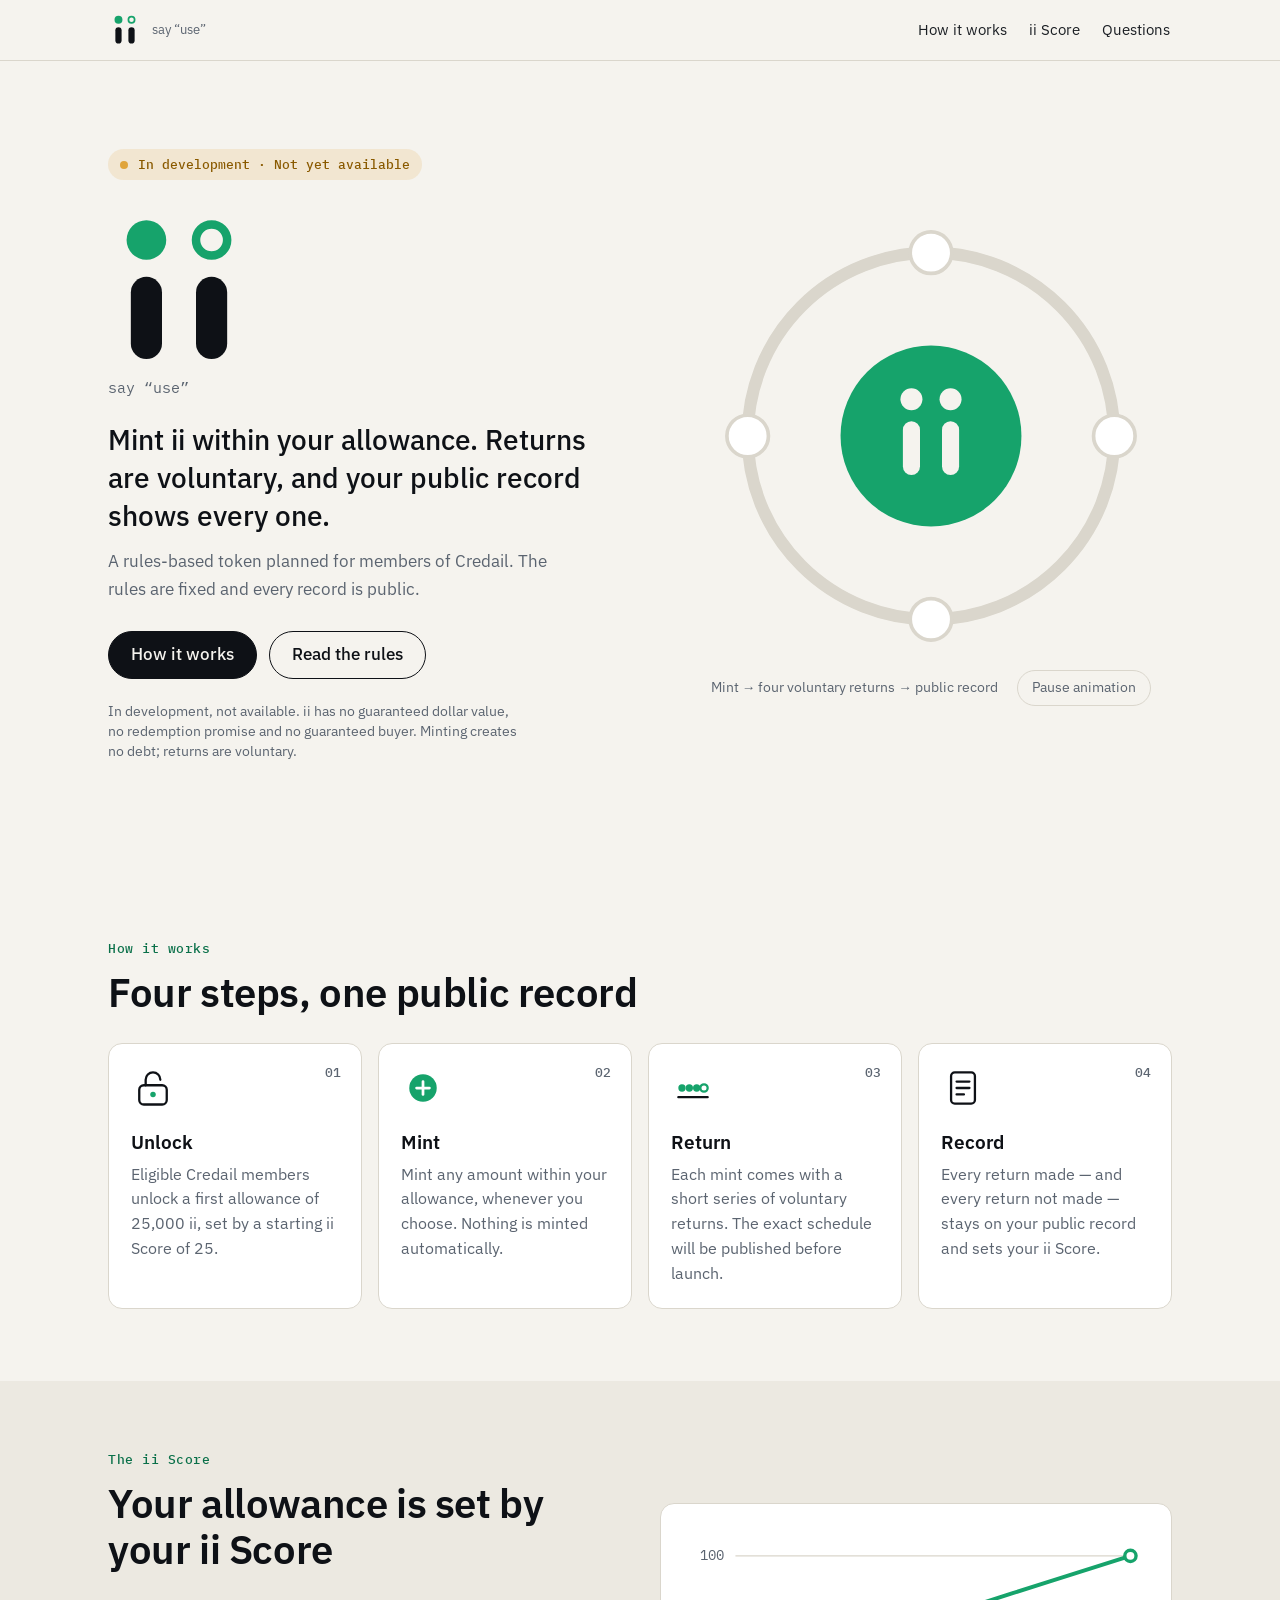
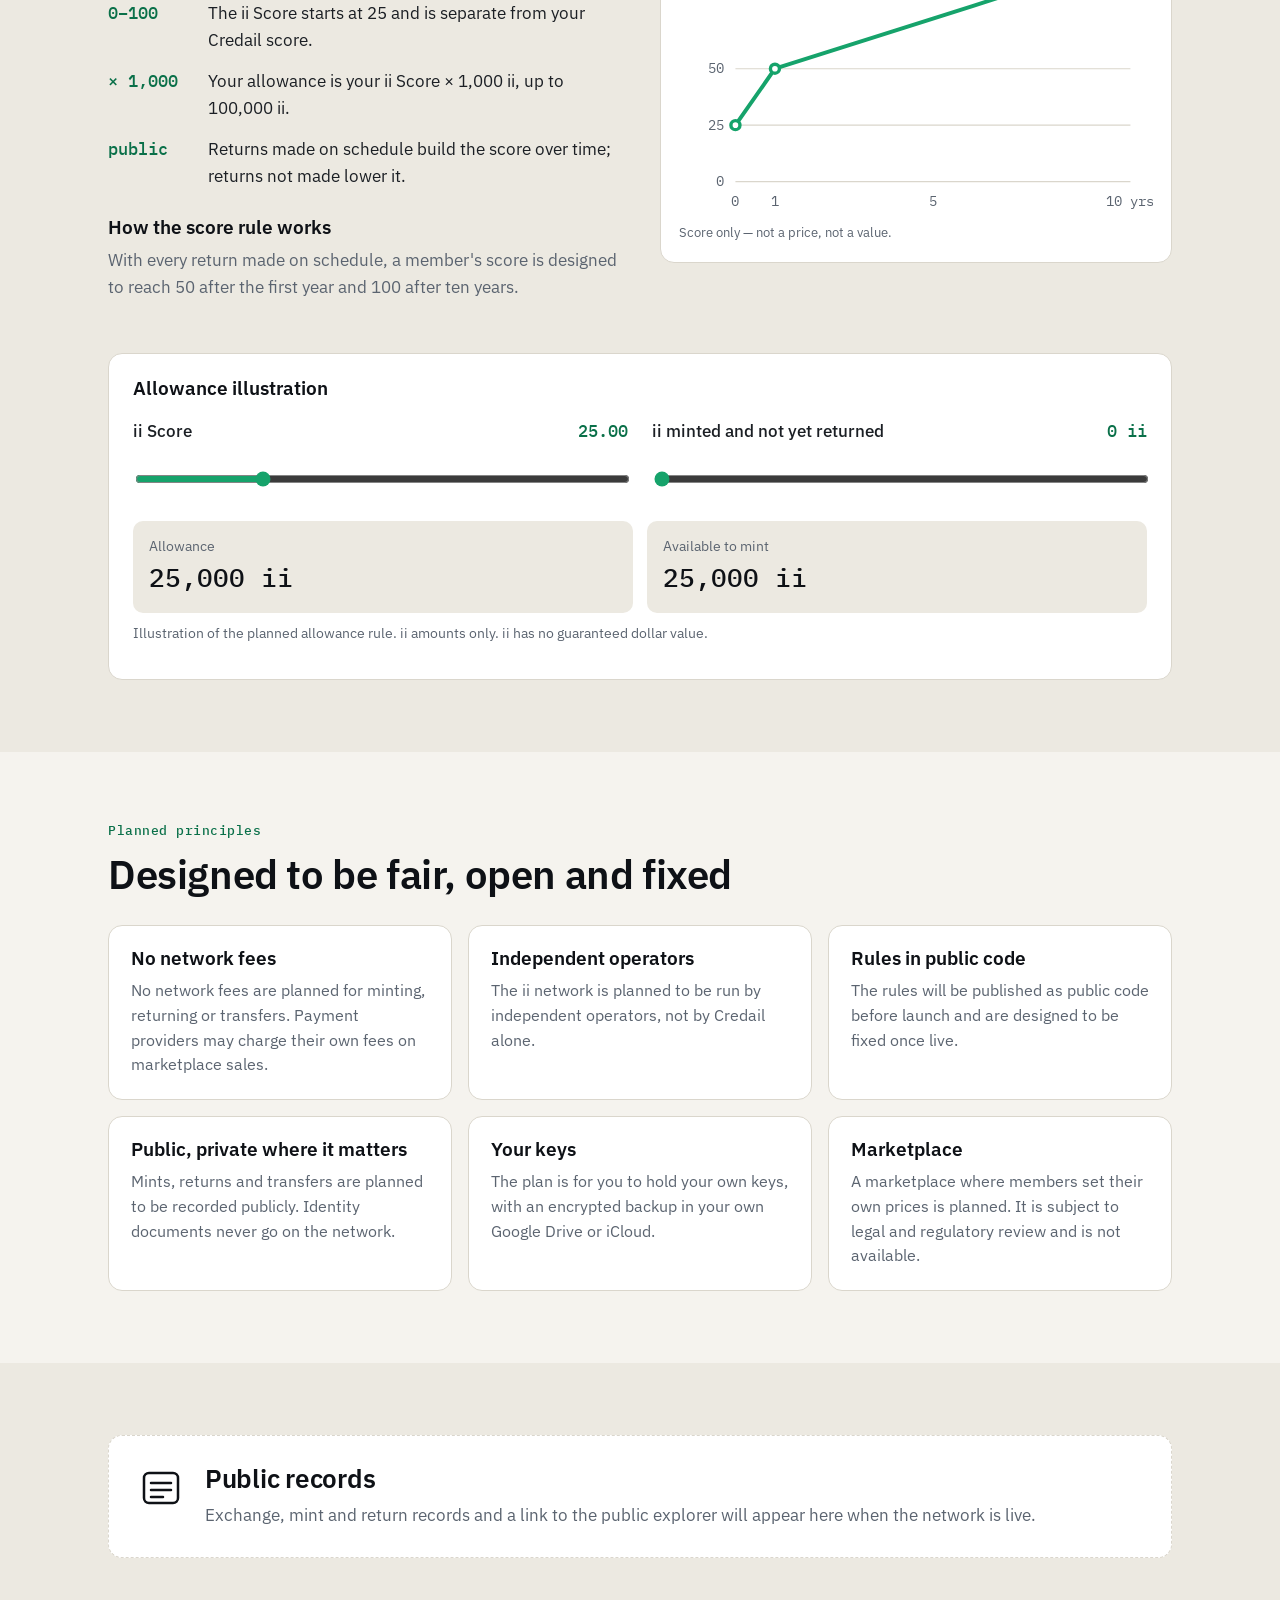
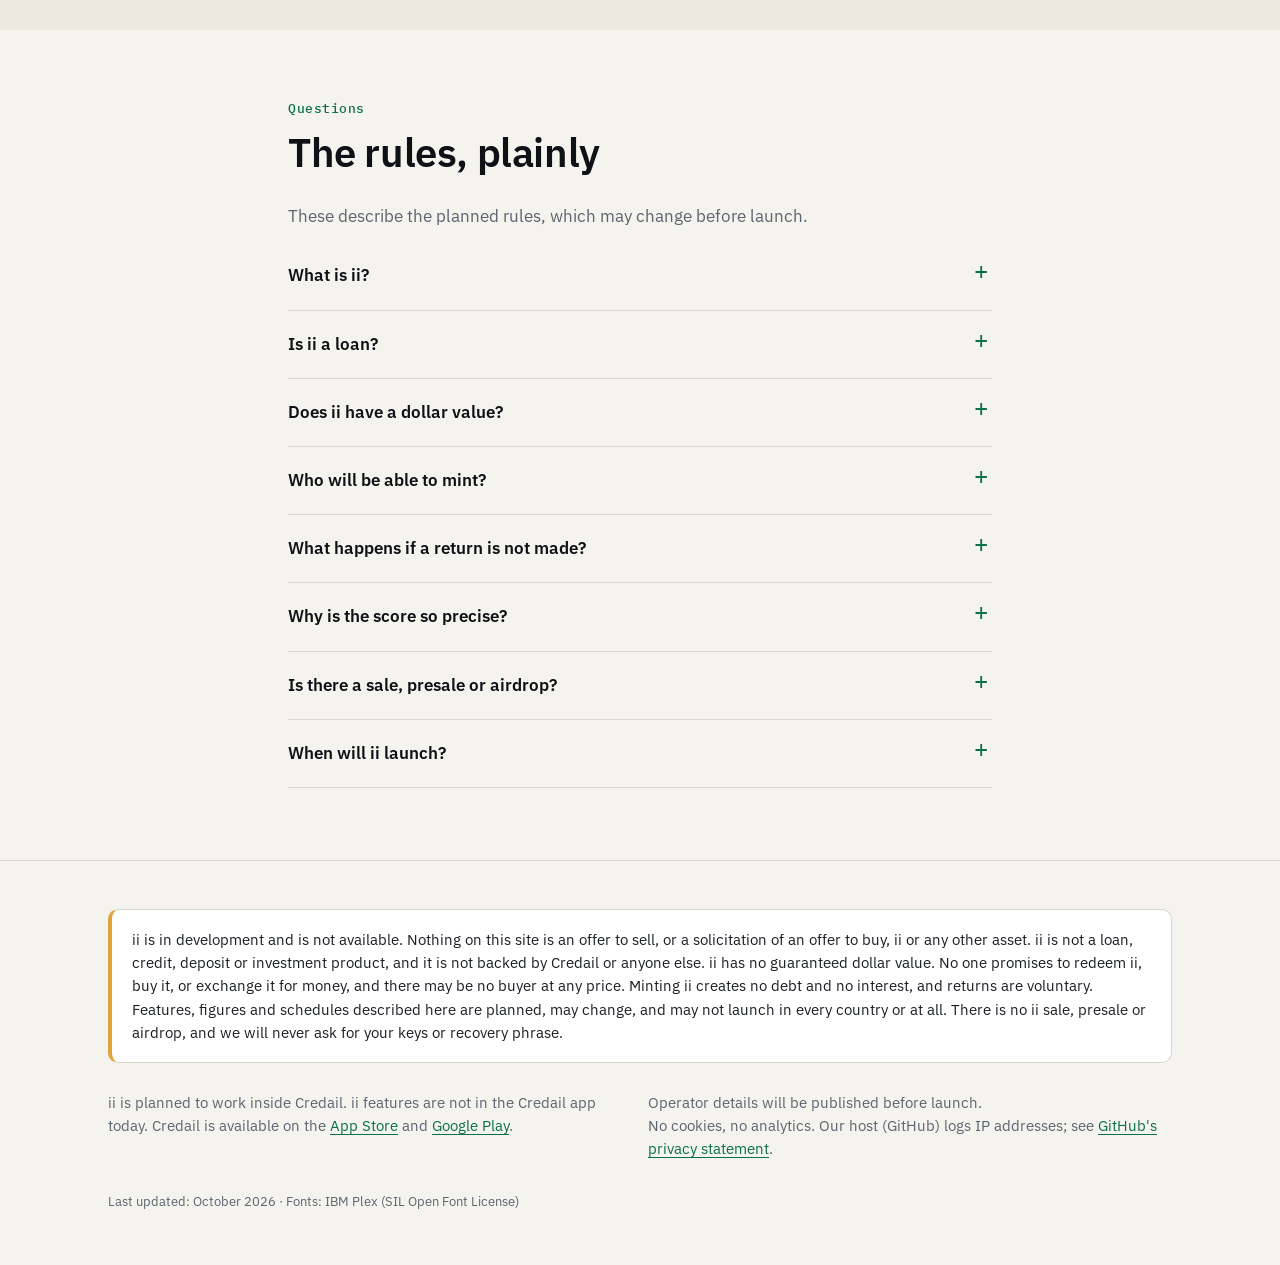
==== index.html @ ae28690e "ii pre-launch website — preview (noindex) Static, self-hosted fonts (IBM Plex, OFL), strict CSP, no " ====
<!doctype html>
<html lang="en">
<head>
<meta charset="utf-8">
<meta name="viewport" content="width=device-width, initial-scale=1">
<meta http-equiv="Content-Security-Policy" content="default-src 'none'; script-src 'self'; style-src 'self'; img-src 'self' data:; font-src 'self'; connect-src 'none'; base-uri 'self'; form-action 'none'; object-src 'none'; upgrade-insecure-requests">
<meta name="referrer" content="strict-origin-when-cross-origin">
<meta name="robots" content="noindex,nofollow">
<title>ii — a rules-based token planned for Credail members</title>
<meta name="description" content="ii (say “use”) is a rules-based token in development for members of Credail. Mint within your allowance; returns are voluntary; every record is public. Not available yet.">
<link rel="canonical" href="https://ii.money/">
<meta property="og:type" content="website">
<meta property="og:url" content="https://abdulqadir0731.github.io/ii-website/"><!-- GO-LIVE: https://ii.money/ -->
<meta property="og:title" content="ii · In development">
<meta property="og:description" content="A rules-based token planned for members of Credail. Not available yet.">
<meta property="og:image" content="https://abdulqadir0731.github.io/ii-website/assets/img/og.png"><!-- GO-LIVE: https://ii.money/assets/img/og.png -->
<meta name="twitter:card" content="summary_large_image">
<meta name="theme-color" content="#F5F3EE" media="(prefers-color-scheme: light)">
<meta name="theme-color" content="#0E1116" media="(prefers-color-scheme: dark)">
<link rel="icon" href="favicon.svg" type="image/svg+xml">
<link rel="icon" href="favicon-32.png" sizes="32x32" type="image/png">
<link rel="apple-touch-icon" href="apple-touch-icon.png">
<link rel="preload" href="assets/fonts/ibm-plex-sans-latin-400-normal.woff2" as="font" type="font/woff2" crossorigin>
<link rel="stylesheet" href="assets/css/site.css">
<script src="assets/js/site.js" defer></script>
</head>
<body>
<a class="skip" href="#main">Skip to content</a>

<header class="top">
  <div class="wrap top-in">
    <a class="brand" href="#top" aria-label="ii home">
      <svg class="brand-mark" viewBox="0 0 120 120" aria-hidden="true"><rect x="26" y="50" width="22" height="58" rx="11" class="ink"/><rect x="72" y="50" width="22" height="58" rx="11" class="ink"/><circle cx="37" cy="24" r="14" class="coin"/><circle cx="83" cy="24" r="11" class="ring"/></svg>
      <span class="brand-say">say “use”</span>
    </a>
    <nav aria-label="Sections">
      <a href="#how">How it works</a>
      <a href="#score">ii Score</a>
      <a href="#faq">Questions</a>
    </nav>
  </div>
</header>

<main id="main">
<section class="hero" id="top">
  <div class="wrap hero-in">
    <div class="hero-copy">
      <p class="eyebrow"><span class="dot" aria-hidden="true"></span>In development · Not yet available</p>
      <h1 class="hero-title"><span class="sr">ii</span>
        <svg class="hero-mark" viewBox="0 0 120 120" aria-hidden="true"><rect x="26" y="50" width="22" height="58" rx="11" class="ink"/><rect x="72" y="50" width="22" height="58" rx="11" class="ink"/><circle cx="37" cy="24" r="14" class="coin"/><circle cx="83" cy="24" r="11" class="ring"/></svg>
      </h1>
      <p class="say">say “use”</p>
      <p class="lead">Mint ii within your allowance. Returns are voluntary, and your public record shows every one.</p>
      <p class="sublead">A rules-based token planned for members of Credail. The rules are fixed and every record is public.</p>
      <div class="ctas">
        <a class="btn primary" href="#how">How it works</a>
        <a class="btn" href="#faq">Read the rules</a>
      </div>
      <p class="fine">In development, not available. ii has no guaranteed dollar value, no redemption promise and no guaranteed buyer. Minting creates no debt; returns are voluntary.</p>
    </div>

    <figure class="hero-art">
      <svg id="cycle" class="cycle" viewBox="0 0 360 360" role="img" aria-labelledby="cycle-t">
        <title id="cycle-t">A minted coin, then four voluntary returns recorded one by one, filling the public record.</title>
        <circle cx="180" cy="180" r="150" class="track"/>
        <circle cx="180" cy="180" r="150" class="progress" pathLength="100"/>
        <g class="ticks">
          <g class="tick t1"><circle cx="180" cy="30" r="17"/><path d="M172 30l6 6 11-12"/></g>
          <g class="tick t2"><circle cx="330" cy="180" r="17"/><path d="M322 180l6 6 11-12"/></g>
          <g class="tick t3"><circle cx="180" cy="330" r="17"/><path d="M172 330l6 6 11-12"/></g>
          <g class="tick t4"><circle cx="30" cy="180" r="17"/><path d="M22 180l6 6 11-12"/></g>
        </g>
        <g class="core">
          <circle cx="180" cy="180" r="74" class="coin-big"/>
          <rect x="157" y="168" width="14" height="44" rx="7" class="core-ink"/>
          <rect x="189" y="168" width="14" height="44" rx="7" class="core-ink"/>
          <circle cx="164" cy="150" r="9" class="core-ink"/>
          <circle cx="196" cy="150" r="9" class="core-ink"/>
        </g>
      </svg>
      <figcaption>
        <span>Mint → four voluntary returns → public record</span>
        <button type="button" class="pause" id="pause" aria-pressed="false">Pause animation</button>
      </figcaption>
    </figure>
  </div>
</section>

<section class="band" id="how" aria-labelledby="how-h">
  <div class="wrap">
    <p class="kicker">How it works</p>
    <h2 id="how-h">Four steps, one public record</h2>
    <ol class="steps">
      <li>
        <svg viewBox="0 0 48 48" aria-hidden="true"><rect x="9" y="21" width="30" height="21" rx="5" class="i-line"/><path d="M16 21v-6a8 8 0 0 1 16 0" class="i-line"/><circle cx="24" cy="31" r="3" class="i-fill"/></svg>
        <h3>Unlock</h3>
        <p>Eligible Credail members unlock a first allowance of 25,000 ii, set by a starting ii Score of 25.</p>
      </li>
      <li>
        <svg viewBox="0 0 48 48" aria-hidden="true"><circle cx="24" cy="24" r="15" class="i-fill"/><path d="M24 17v14M17 24h14" class="i-paper"/></svg>
        <h3>Mint</h3>
        <p>Mint any amount within your allowance, whenever you choose. Nothing is minted automatically.</p>
      </li>
      <li>
        <svg viewBox="0 0 48 48" aria-hidden="true"><path d="M8 34h32" class="i-line"/><circle cx="12" cy="24" r="4" class="i-fill"/><circle cx="20" cy="24" r="4" class="i-fill"/><circle cx="28" cy="24" r="4" class="i-fill"/><circle cx="36" cy="24" r="4" class="i-ring"/></svg>
        <h3>Return</h3>
        <p>Each mint comes with a short series of voluntary returns. The exact schedule will be published before launch.</p>
      </li>
      <li>
        <svg viewBox="0 0 48 48" aria-hidden="true"><rect x="11" y="7" width="26" height="34" rx="4" class="i-line"/><path d="M17 17h14M17 24h14M17 31h8" class="i-line"/></svg>
        <h3>Record</h3>
        <p>Every return made — and every return not made — stays on your public record and sets your ii Score.</p>
      </li>
    </ol>
  </div>
</section>

<section class="band alt" id="score" aria-labelledby="score-h">
  <div class="wrap two">
    <div>
      <p class="kicker">The ii Score</p>
      <h2 id="score-h">Your allowance is set by your ii Score</h2>
      <ul class="facts">
        <li><span class="mono">0–100</span> The ii Score starts at 25 and is separate from your Credail score.</li>
        <li><span class="mono">× 1,000</span> Your allowance is your ii Score × 1,000 ii, up to 100,000 ii.</li>
        <li><span class="mono">public</span> Returns made on schedule build the score over time; returns not made lower it.</li>
      </ul>
      <h3 class="h3s">How the score rule works</h3>
      <p class="muted">With every return made on schedule, a member's score is designed to reach 50 after the first year and 100 after ten years.</p>
    </div>
    <figure class="chart">
      <svg viewBox="0 0 420 260" role="img" aria-labelledby="chart-t">
        <title id="chart-t">ii Score over ten years with every return made on schedule: 25 at the start, 50 after year one, then rising evenly to 100 after year ten.</title>
        <g class="grid"><path d="M50 30H400M50 130H400M50 180H400M50 230H400"/></g>
        <g class="axis-l"><text x="40" y="34">100</text><text x="40" y="134">50</text><text x="40" y="184">25</text><text x="40" y="234">0</text></g>
        <g class="axis-b"><text x="50" y="252">0</text><text x="85" y="252">1</text><text x="225" y="252">5</text><text x="400" y="252">10 yrs</text></g>
        <path class="line" d="M50 180L85 130L120 118.89L155 107.78L190 96.67L225 85.56L260 74.44L295 63.33L330 52.22L365 41.11L400 30.0"/>
        <g class="pts"><circle cx="50" cy="180" r="4"/><circle cx="85" cy="130" r="4"/><circle cx="400" cy="30" r="5"/></g>
      </svg>
      <figcaption>Score only — not a price, not a value.</figcaption>
    </figure>
  </div>
  <div class="wrap">
    <div class="calc" id="calc">
      <h3>Allowance illustration</h3>
      <div class="calc-grid">
        <label for="s-score">ii Score <output id="o-score" class="mono">25.00</output></label>
        <input id="s-score" type="range" min="0" max="100" step="0.01" value="25">
        <label for="s-out">ii minted and not yet returned <output id="o-out" class="mono">0 ii</output></label>
        <input id="s-out" type="range" min="0" max="100000" step="500" value="0">
      </div>
      <div class="calc-res">
        <div><span class="lbl">Allowance</span><span id="r-allow" class="big mono">25,000 ii</span></div>
        <div><span class="lbl">Available to mint</span><span id="r-avail" class="big mono">25,000 ii</span></div>
      </div>
      <p class="fine">Illustration of the planned allowance rule. ii amounts only. ii has no guaranteed dollar value.</p>
    </div>
  </div>
</section>

<section class="band" id="principles" aria-labelledby="pr-h">
  <div class="wrap">
    <p class="kicker">Planned principles</p>
    <h2 id="pr-h">Designed to be fair, open and fixed</h2>
    <div class="cards">
      <article><h3>No network fees</h3><p>No network fees are planned for minting, returning or transfers. Payment providers may charge their own fees on marketplace sales.</p></article>
      <article><h3>Independent operators</h3><p>The ii network is planned to be run by independent operators, not by Credail alone.</p></article>
      <article><h3>Rules in public code</h3><p>The rules will be published as public code before launch and are designed to be fixed once live.</p></article>
      <article><h3>Public, private where it matters</h3><p>Mints, returns and transfers are planned to be recorded publicly. Identity documents never go on the network.</p></article>
      <article><h3>Your keys</h3><p>The plan is for you to hold your own keys, with an encrypted backup in your own Google Drive or iCloud.</p></article>
      <article><h3>Marketplace</h3><p>A marketplace where members set their own prices is planned. It is subject to legal and regulatory review and is not available.</p></article>
    </div>
  </div>
</section>

<section class="band alt" id="records" aria-labelledby="rec-h">
  <div class="wrap">
    <div class="records">
      <svg viewBox="0 0 48 48" aria-hidden="true"><rect x="7" y="9" width="34" height="30" rx="5" class="i-line"/><path d="M14 19h20M14 26h20M14 33h12" class="i-line"/></svg>
      <div>
        <h2 id="rec-h">Public records</h2>
        <p>Exchange, mint and return records and a link to the public explorer will appear here when the network is live.</p>
      </div>
    </div>
  </div>
</section>

<section class="band" id="faq" aria-labelledby="faq-h">
  <div class="wrap narrow">
    <p class="kicker">Questions</p>
    <h2 id="faq-h">The rules, plainly</h2>
    <p class="muted">These describe the planned rules, which may change before launch.</p>
    <details><summary>What is ii?</summary><p>ii (say “use”) is a rules-based token in development for members of Credail. Members will be able to mint ii within an allowance set by their ii Score, make voluntary returns, and build a public record.</p></details>
    <details><summary>Is ii a loan?</summary><p>No. Minting ii creates no debt and no obligation to repay, and there is no interest. Returns are voluntary; they affect your ii Score and your future allowance.</p></details>
    <details><summary>Does ii have a dollar value?</summary><p>ii has no guaranteed dollar value. No one promises to redeem ii, buy it, or exchange it for money, and there may be no buyer at any price.</p></details>
    <details><summary>Who will be able to mint?</summary><p>Eligible Credail members who pass the planned checks, including a verified phone number and device checks.</p></details>
    <details><summary>What happens if a return is not made?</summary><p>It stays on your public record and lowers your ii Score, which lowers your future allowance. Under the planned rules, nothing you already hold is taken away.</p></details>
    <details><summary>Why is the score so precise?</summary><p>Scores are designed to be calculated exactly and kept to eight decimal places, so anyone can check every result once the rules are public. They are shown rounded.</p></details>
    <details><summary>Is there a sale, presale or airdrop?</summary><p>No. There is no ii sale, presale or airdrop, and we will never ask for your keys or recovery phrase.</p></details>
    <details><summary>When will ii launch?</summary><p>There is no launch date yet. This page will be updated.</p></details>
  </div>
</section>
</main>

<footer class="foot">
  <div class="wrap">
    <p class="disclaimer">ii is in development and is not available. Nothing on this site is an offer to sell, or a solicitation of an offer to buy, ii or any other asset. ii is not a loan, credit, deposit or investment product, and it is not backed by Credail or anyone else. ii has no guaranteed dollar value. No one promises to redeem ii, buy it, or exchange it for money, and there may be no buyer at any price. Minting ii creates no debt and no interest, and returns are voluntary. Features, figures and schedules described here are planned, may change, and may not launch in every country or at all. There is no ii sale, presale or airdrop, and we will never ask for your keys or recovery phrase.</p>
    <div class="foot-grid">
      <p>ii is planned to work inside Credail. ii features are not in the Credail app today. Credail is available on the <a href="https://apps.apple.com/us/app/credail/id6777994889" rel="noopener noreferrer">App Store</a> and <a href="https://play.google.com/store/apps/details?id=com.credail.app" rel="noopener noreferrer">Google Play</a>.</p>
      <p>Operator details will be published before launch.<br>No cookies, no analytics. Our host (GitHub) logs IP addresses; see <a href="https://docs.github.com/site-policy/privacy-policies/github-general-privacy-statement" rel="noopener noreferrer">GitHub's privacy statement</a>.</p>
    </div>
    <p class="meta">Last updated: October 2026 · Fonts: IBM Plex (SIL Open Font License)</p>
  </div>
</footer>
</body>
</html>
---- assets/css/site.css ----
/* ii — pre-launch site. Self-hosted IBM Plex (SIL OFL 1.1). No external requests. */
@font-face { font-family: "Plex"; src: url("../fonts/ibm-plex-sans-latin-400-normal.woff2") format("woff2"); font-weight: 400; font-display: swap; }
@font-face { font-family: "Plex"; src: url("../fonts/ibm-plex-sans-latin-500-normal.woff2") format("woff2"); font-weight: 500; font-display: swap; }
@font-face { font-family: "Plex"; src: url("../fonts/ibm-plex-sans-latin-600-normal.woff2") format("woff2"); font-weight: 600; font-display: swap; }
@font-face { font-family: "Plex Mono"; src: url("../fonts/ibm-plex-mono-latin-400-normal.woff2") format("woff2"); font-weight: 400; font-display: swap; }
@font-face { font-family: "Plex Mono"; src: url("../fonts/ibm-plex-mono-latin-500-normal.woff2") format("woff2"); font-weight: 500; font-display: swap; }

:root {
  --bg: #F5F3EE; --surface: #FFFFFF; --band: #ECE9E1; --ink: #0E1116; --text: #1B1F24; --muted: #5B6470; --line: #DAD6CC;
  --green: #16A36B; --green-text: #0A7049; --amber: #E0A43A; --amber-text: #8A5A00; --red: #D45C4C; --red-text: #B23A2E;
  --focus: #0A7049; --radius: 14px; --wrap: 1120px;
}
@media (prefers-color-scheme: dark) {
  :root {
    --bg: #0E1116; --surface: #161A21; --band: #12161C; --ink: #ECEAE4; --text: #E4E2DC; --muted: #9AA3AE; --line: #2A3038;
    --green: #22B97A; --green-text: #5FD8A2; --amber: #E8B04A; --amber-text: #F0C46E; --red: #E06A5A; --red-text: #F29486; --focus: #5FD8A2;
  }
}

* { box-sizing: border-box; }
html { scroll-behavior: smooth; -webkit-text-size-adjust: 100%; }
@media (prefers-reduced-motion: reduce) { html { scroll-behavior: auto; } }
body { margin: 0; background: var(--bg); color: var(--text); font: 400 17px/1.6 "Plex", -apple-system, "Segoe UI", Roboto, sans-serif; }
.wrap { max-width: var(--wrap); margin: 0 auto; padding: 0 16px; }
@media (min-width: 720px) { .wrap { padding: 0 28px; } }
.narrow { max-width: 760px; }
a { color: var(--green-text); text-underline-offset: 3px; }
a:focus-visible, button:focus-visible, summary:focus-visible, input:focus-visible { outline: 3px solid var(--focus); outline-offset: 3px; border-radius: 6px; }
.skip { position: absolute; left: -999px; top: 8px; background: var(--ink); color: var(--bg); padding: 8px 12px; border-radius: 8px; z-index: 10; }
.skip:focus { left: 8px; }
.sr { position: absolute; width: 1px; height: 1px; overflow: hidden; clip: rect(0 0 0 0); white-space: nowrap; }
.mono { font-family: "Plex Mono", ui-monospace, Menlo, monospace; }
h1, h2, h3 { color: var(--ink); line-height: 1.15; margin: 0; }
h2 { font-size: clamp(28px, 4vw, 40px); font-weight: 600; letter-spacing: -0.01em; margin-bottom: 28px; }
h3 { font-size: 19px; font-weight: 600; }
p { margin: 0 0 12px; }
.muted { color: var(--muted); }
.fine { color: var(--muted); font-size: 13.5px; line-height: 1.5; }
.kicker { font: 500 13px/1 "Plex Mono", monospace; letter-spacing: 0.04em; color: var(--green-text); margin-bottom: 14px; }

/* logo parts — shared by header and hero marks */
.ink { fill: var(--ink); } .coin { fill: var(--green); } .ring { fill: none; stroke: var(--green); stroke-width: 6; }

/* header */
.top { position: sticky; top: 0; z-index: 5; background: color-mix(in srgb, var(--bg) 88%, transparent); backdrop-filter: saturate(140%) blur(10px); border-bottom: 1px solid var(--line); }
.top-in { display: flex; align-items: center; justify-content: space-between; height: 60px; }
.brand { display: flex; align-items: center; gap: 10px; text-decoration: none; color: var(--muted); }
.brand-mark { width: 34px; height: 34px; }
.brand-say { font-size: 13px; }
nav { display: flex; gap: 18px; }
nav a { color: var(--text); text-decoration: none; font-size: 15px; padding: 10px 2px; }
nav a:hover { color: var(--green-text); }
@media (max-width: 560px) { nav a[href="#score"] { display: none; } .brand-say { display: none; } nav { gap: 14px; } }

/* hero */
.hero { padding: 56px 0 72px; }
.hero-in { display: grid; gap: 48px; align-items: center; }
@media (min-width: 900px) { .hero-in { grid-template-columns: 1.05fr 0.95fr; } .hero { padding: 88px 0 96px; } }
.eyebrow { display: inline-flex; align-items: center; gap: 10px; font: 500 13px/1 "Plex Mono", monospace; color: var(--amber-text); background: color-mix(in srgb, var(--amber) 16%, transparent); padding: 9px 12px; border-radius: 999px; margin-bottom: 26px; }
.eyebrow .dot { width: 8px; height: 8px; border-radius: 50%; background: var(--amber); }
.hero-mark { width: clamp(120px, 18vw, 170px); height: auto; display: block; margin-left: -14px; }
.say { font: 400 15px/1 "Plex Mono", monospace; color: var(--muted); margin: 4px 0 26px; }
.lead { font-size: clamp(22px, 2.6vw, 28px); line-height: 1.35; color: var(--ink); font-weight: 500; max-width: 30ch; margin-bottom: 14px; }
.sublead { color: var(--muted); max-width: 46ch; margin-bottom: 28px; }
.ctas { display: flex; flex-wrap: wrap; gap: 12px; margin-bottom: 22px; }
.btn { display: inline-flex; align-items: center; min-height: 48px; padding: 0 22px; border-radius: 999px; border: 1.5px solid var(--ink); color: var(--ink); text-decoration: none; font-weight: 500; }
.btn.primary { background: var(--ink); color: var(--bg); }
.btn:hover { transform: translateY(-1px); }
.hero-copy .fine { max-width: 52ch; }

/* hero animation: mint -> four voluntary returns -> record */
.hero-art { margin: 0; justify-self: center; width: min(100%, 440px); }
.cycle { width: 100%; height: auto; display: block; }
.track { fill: none; stroke: var(--line); stroke-width: 10; }
.progress { fill: none; stroke: var(--green); stroke-width: 10; stroke-linecap: round; stroke-dasharray: 100; stroke-dashoffset: 100; transform: rotate(-90deg); transform-origin: 180px 180px; animation: fill 6s ease-in-out infinite; }
.tick circle { fill: var(--surface); stroke: var(--line); stroke-width: 3; }
.tick path { fill: none; stroke: var(--green-text); stroke-width: 3.5; stroke-linecap: round; stroke-linejoin: round; opacity: 0; }
.tick path { animation: m1 6s infinite; }
.t2 path { animation-name: m2; } .t3 path { animation-name: m3; } .t4 path { animation-name: m4; }
.coin-big { fill: var(--green); }
.core-ink { fill: var(--bg); }
.core { transform-origin: 180px 180px; animation: pulse 6s ease-in-out infinite; }
@keyframes fill { 0% { stroke-dashoffset: 100; } 80%, 92% { stroke-dashoffset: 0; } 100% { stroke-dashoffset: 100; } }
@keyframes m1 { 0%, 16% { opacity: 0; } 22%, 92% { opacity: 1; } 100% { opacity: 0; } }
@keyframes m2 { 0%, 36% { opacity: 0; } 42%, 92% { opacity: 1; } 100% { opacity: 0; } }
@keyframes m3 { 0%, 56% { opacity: 0; } 62%, 92% { opacity: 1; } 100% { opacity: 0; } }
@keyframes m4 { 0%, 76% { opacity: 0; } 82%, 92% { opacity: 1; } 100% { opacity: 0; } }
@keyframes pulse { 0%, 100% { transform: scale(0.96); } 8% { transform: scale(1); } }
.cycle.paused *, .cycle.paused { animation-play-state: paused !important; }
@media (prefers-reduced-motion: reduce) {
  .progress { animation: none; stroke-dashoffset: 0; }
  .tick path { animation: none; opacity: 1; }
  .core { animation: none; }
  .pause { display: none; }
}
.hero-art figcaption { display: flex; flex-wrap: wrap; justify-content: space-between; align-items: center; gap: 12px; margin-top: 14px; color: var(--muted); font-size: 13.5px; }
.pause { white-space: nowrap; background: none; border: 1px solid var(--line); color: var(--muted); border-radius: 999px; min-height: 36px; padding: 0 14px; font: inherit; cursor: pointer; }

/* bands */
.band { padding: 72px 0; }
.band.alt { background: var(--band); }
.steps { list-style: none; padding: 0; margin: 0; display: grid; gap: 16px; counter-reset: s; }
@media (min-width: 720px) { .steps { grid-template-columns: repeat(2, 1fr); } }
@media (min-width: 1000px) { .steps { grid-template-columns: repeat(4, 1fr); } }
.steps li { background: var(--surface); border: 1px solid var(--line); border-radius: var(--radius); padding: 22px; position: relative; }
.steps li::before { counter-increment: s; content: "0" counter(s); position: absolute; top: 20px; right: 20px; font: 500 13px "Plex Mono", monospace; color: var(--muted); }
.steps svg { width: 44px; height: 44px; margin-bottom: 14px; }
.steps h3 { margin-bottom: 8px; }
.steps p { color: var(--muted); font-size: 15.5px; margin: 0; }
.i-line { fill: none; stroke: var(--ink); stroke-width: 2.5; stroke-linecap: round; stroke-linejoin: round; }
.i-fill { fill: var(--green); }
.i-ring { fill: none; stroke: var(--green); stroke-width: 2.5; }
.i-paper { fill: none; stroke: var(--surface); stroke-width: 3; stroke-linecap: round; }

/* score */
.two { display: grid; gap: 40px; align-items: center; }
@media (min-width: 900px) { .two { grid-template-columns: 1fr 1fr; } }
.facts { list-style: none; padding: 0; margin: 0 0 26px; display: grid; gap: 14px; }
.facts li { display: grid; grid-template-columns: 88px 1fr; gap: 12px; align-items: baseline; }
.facts .mono { color: var(--green-text); font-weight: 500; }
.h3s { margin: 0 0 8px; }
.chart { margin: 0; background: var(--surface); border: 1px solid var(--line); border-radius: var(--radius); padding: 18px; }
.chart svg { width: 100%; height: auto; display: block; }
.chart .grid path { stroke: var(--line); stroke-width: 1; }
.chart text { fill: var(--muted); font: 12px "Plex Mono", monospace; }
.axis-l text { text-anchor: end; }
.axis-b text { text-anchor: middle; }
.chart .line { fill: none; stroke: var(--green); stroke-width: 3.5; stroke-linejoin: round; stroke-linecap: round; }
.chart .pts circle { fill: var(--surface); stroke: var(--green); stroke-width: 3; }
@media (max-width: 560px) { .chart text { font-size: 15px; } }
.chart figcaption { color: var(--muted); font-size: 13px; margin-top: 8px; }

.calc { margin-top: 40px; background: var(--surface); border: 1px solid var(--line); border-radius: var(--radius); padding: 24px; }
.calc h3 { margin-bottom: 18px; }
.calc-grid { display: grid; gap: 10px 24px; }
@media (min-width: 820px) { .calc-grid { grid-template-columns: 1fr 1fr; grid-auto-flow: column; grid-template-rows: auto auto; } }
.calc label { display: flex; justify-content: space-between; font-weight: 500; }
.calc output { color: var(--green-text); }
input[type=range] { width: 100%; accent-color: var(--green); min-height: 44px; }
.calc-res { display: grid; gap: 14px; margin: 18px 0 10px; }
@media (min-width: 620px) { .calc-res { grid-template-columns: 1fr 1fr; } }
.calc-res > div { background: var(--band); border-radius: 10px; padding: 14px 16px; }
.lbl { display: block; color: var(--muted); font-size: 14px; }
.big { font-size: 26px; color: var(--ink); font-weight: 500; }

/* principles */
.cards { display: grid; gap: 16px; }
@media (min-width: 720px) { .cards { grid-template-columns: repeat(2, 1fr); } }
@media (min-width: 1000px) { .cards { grid-template-columns: repeat(3, 1fr); } }
.cards article { background: var(--surface); border: 1px solid var(--line); border-radius: var(--radius); padding: 22px; }
.cards h3 { margin-bottom: 8px; }
.cards p { color: var(--muted); font-size: 15.5px; margin: 0; }

/* records */
.records { display: flex; gap: 20px; align-items: flex-start; background: var(--surface); border: 1px dashed var(--line); border-radius: var(--radius); padding: 28px; }
.records svg { width: 48px; height: 48px; flex: none; }
.records h2 { margin-bottom: 8px; font-size: 26px; }
.records p { color: var(--muted); margin: 0; }

/* faq */
details { border-bottom: 1px solid var(--line); padding: 4px 0; }
summary { cursor: pointer; list-style: none; padding: 16px 32px 16px 0; font-weight: 600; color: var(--ink); position: relative; }
summary::-webkit-details-marker { display: none; }
summary::after { content: "+"; position: absolute; right: 4px; top: 12px; font: 400 24px/1 "Plex Mono", monospace; color: var(--green-text); }
details[open] summary::after { content: "−"; }
details p { color: var(--muted); padding-bottom: 12px; }

/* footer */
.foot { border-top: 1px solid var(--line); padding: 48px 0 40px; font-size: 14.5px; color: var(--muted); }
.disclaimer { background: var(--surface); border: 1px solid var(--line); border-left: 4px solid var(--amber); border-radius: 10px; padding: 18px 20px; color: var(--text); margin-bottom: 28px; }
.foot-grid { display: grid; gap: 16px; }
@media (min-width: 820px) { .foot-grid { grid-template-columns: 1fr 1fr; } }
.meta { margin-top: 20px; font-size: 13px; }
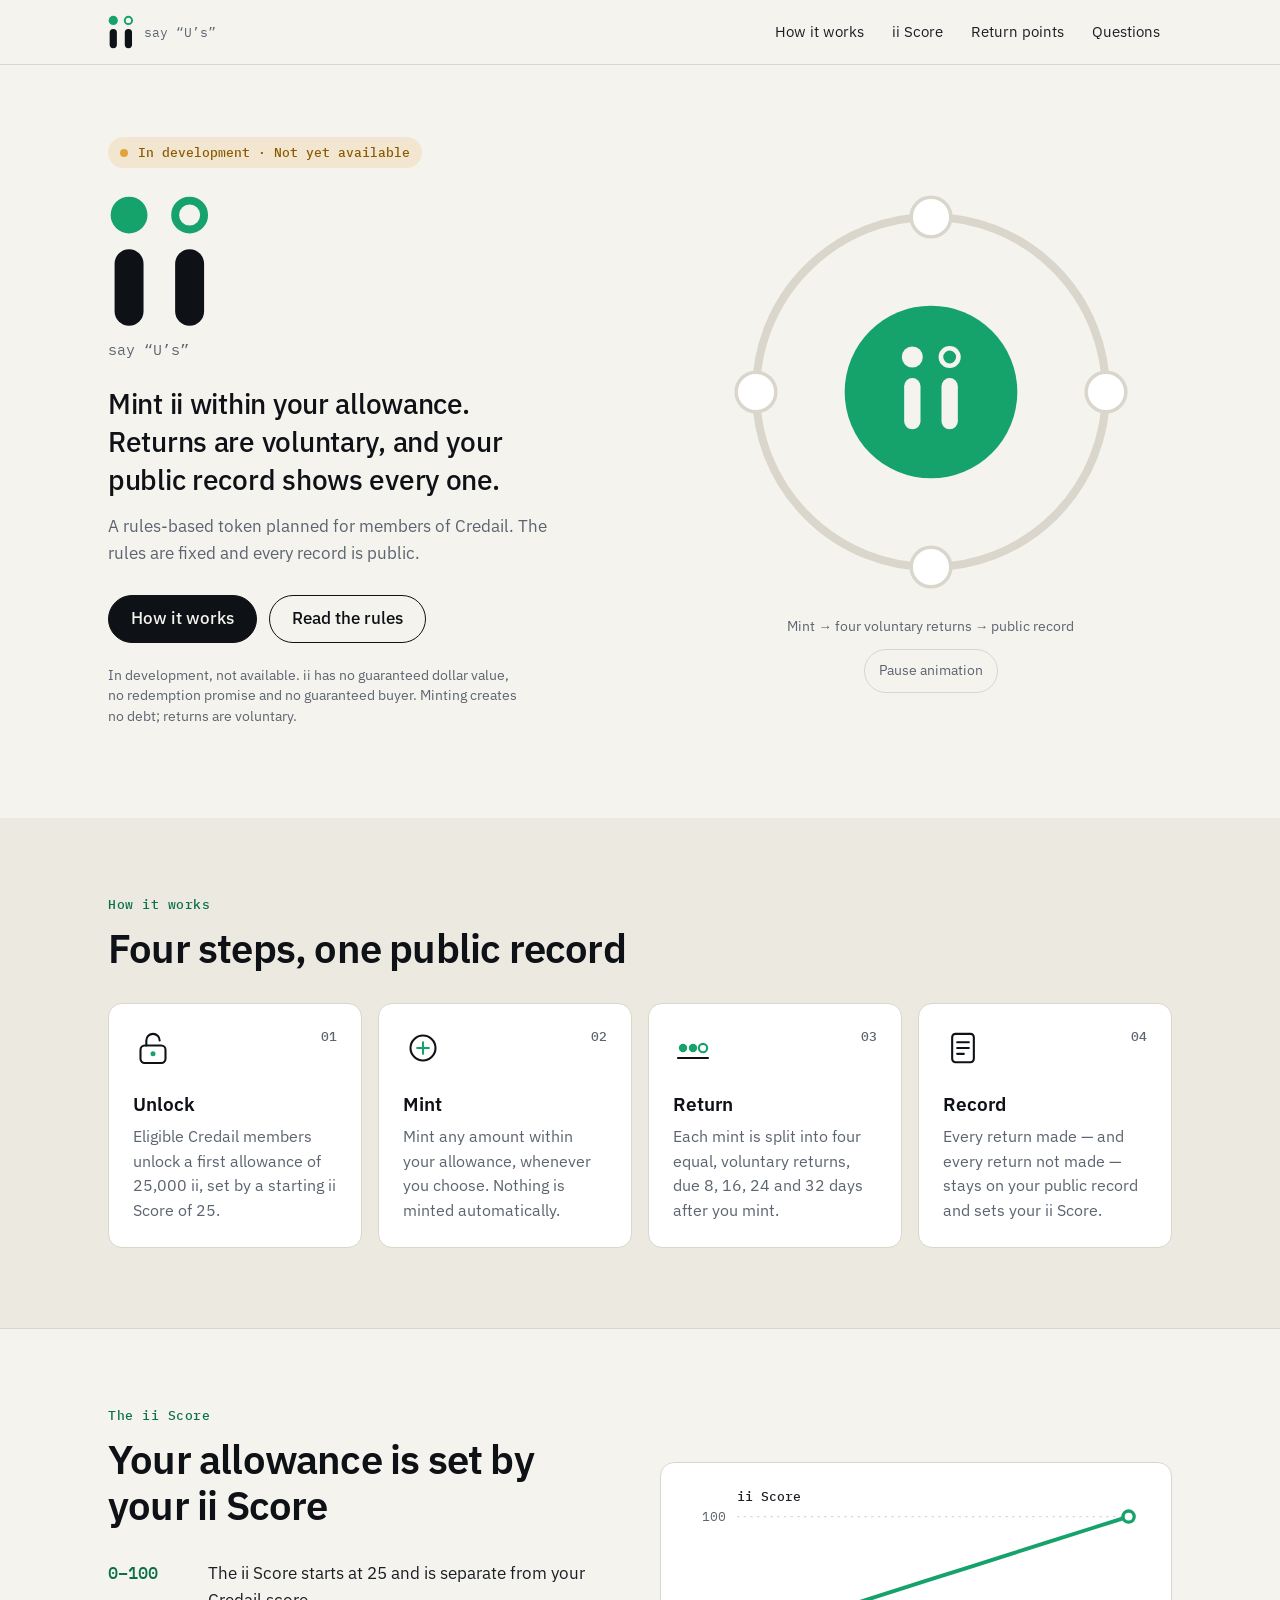
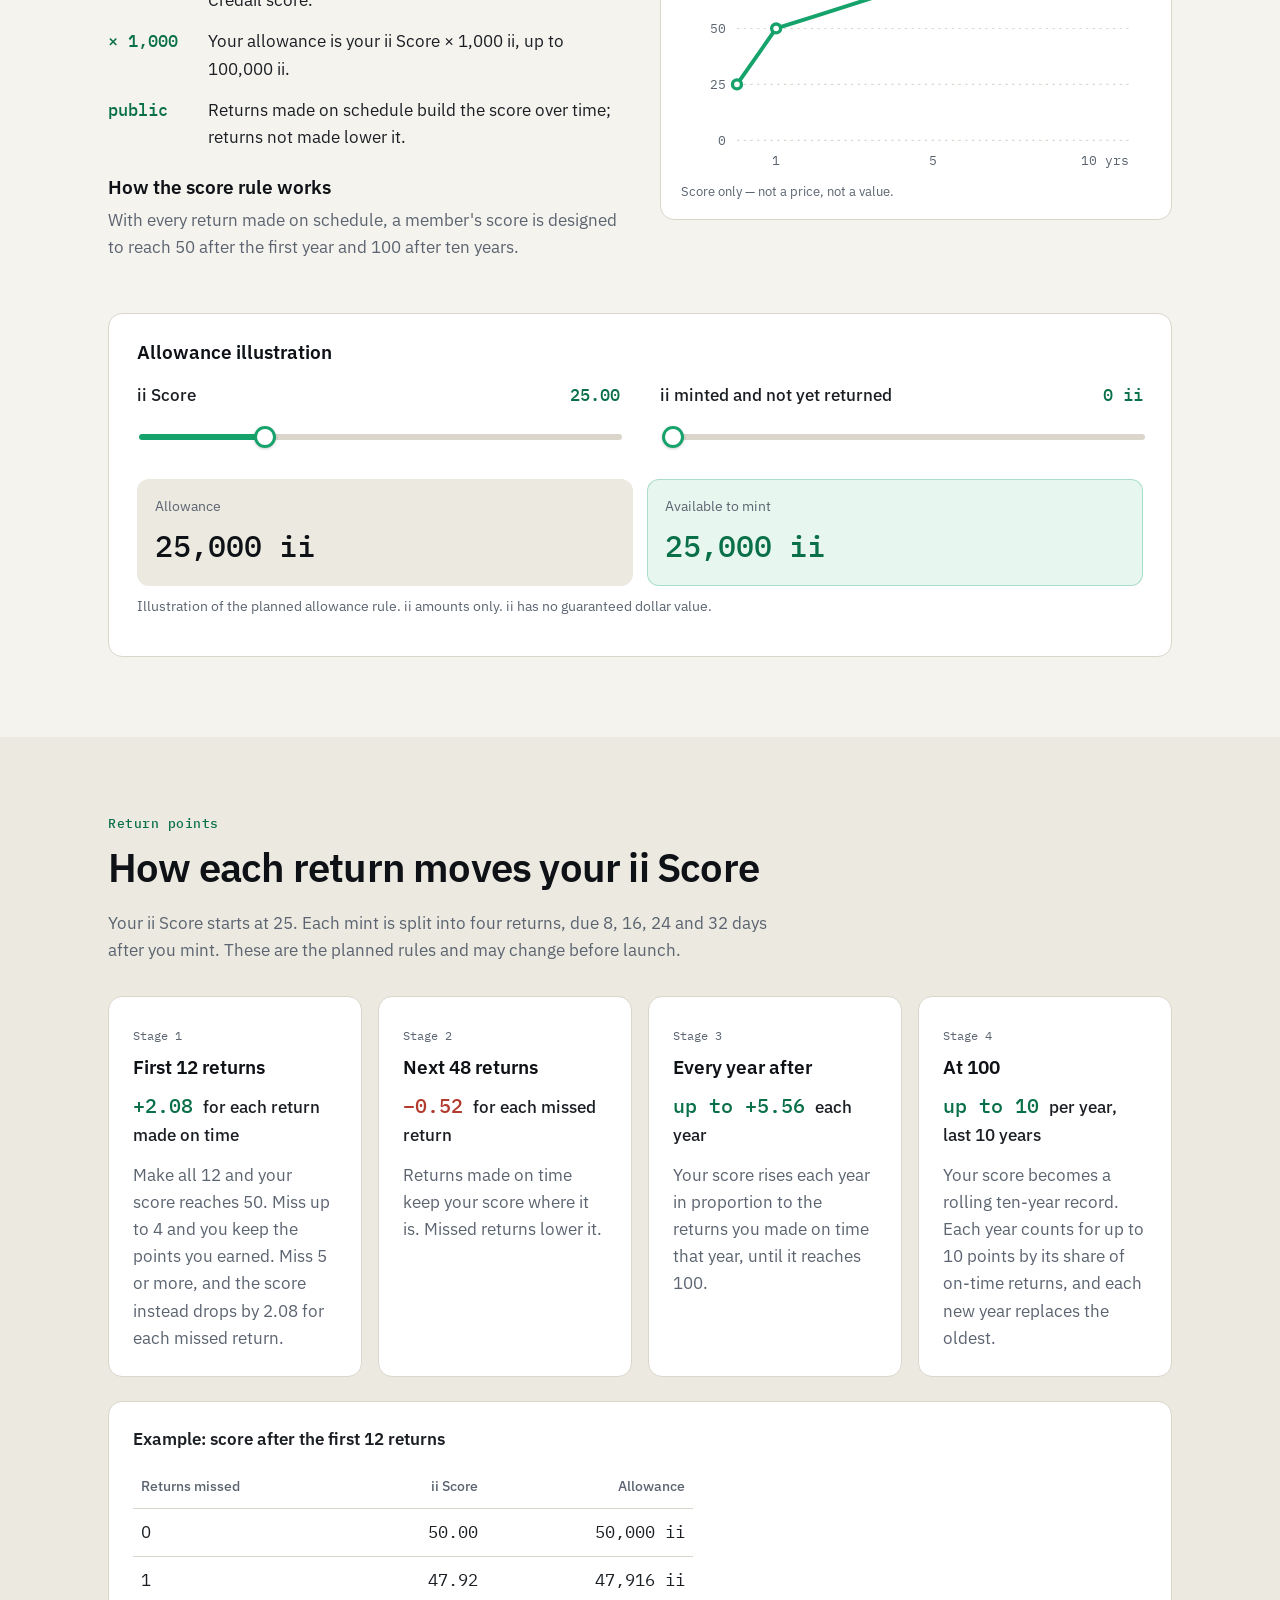
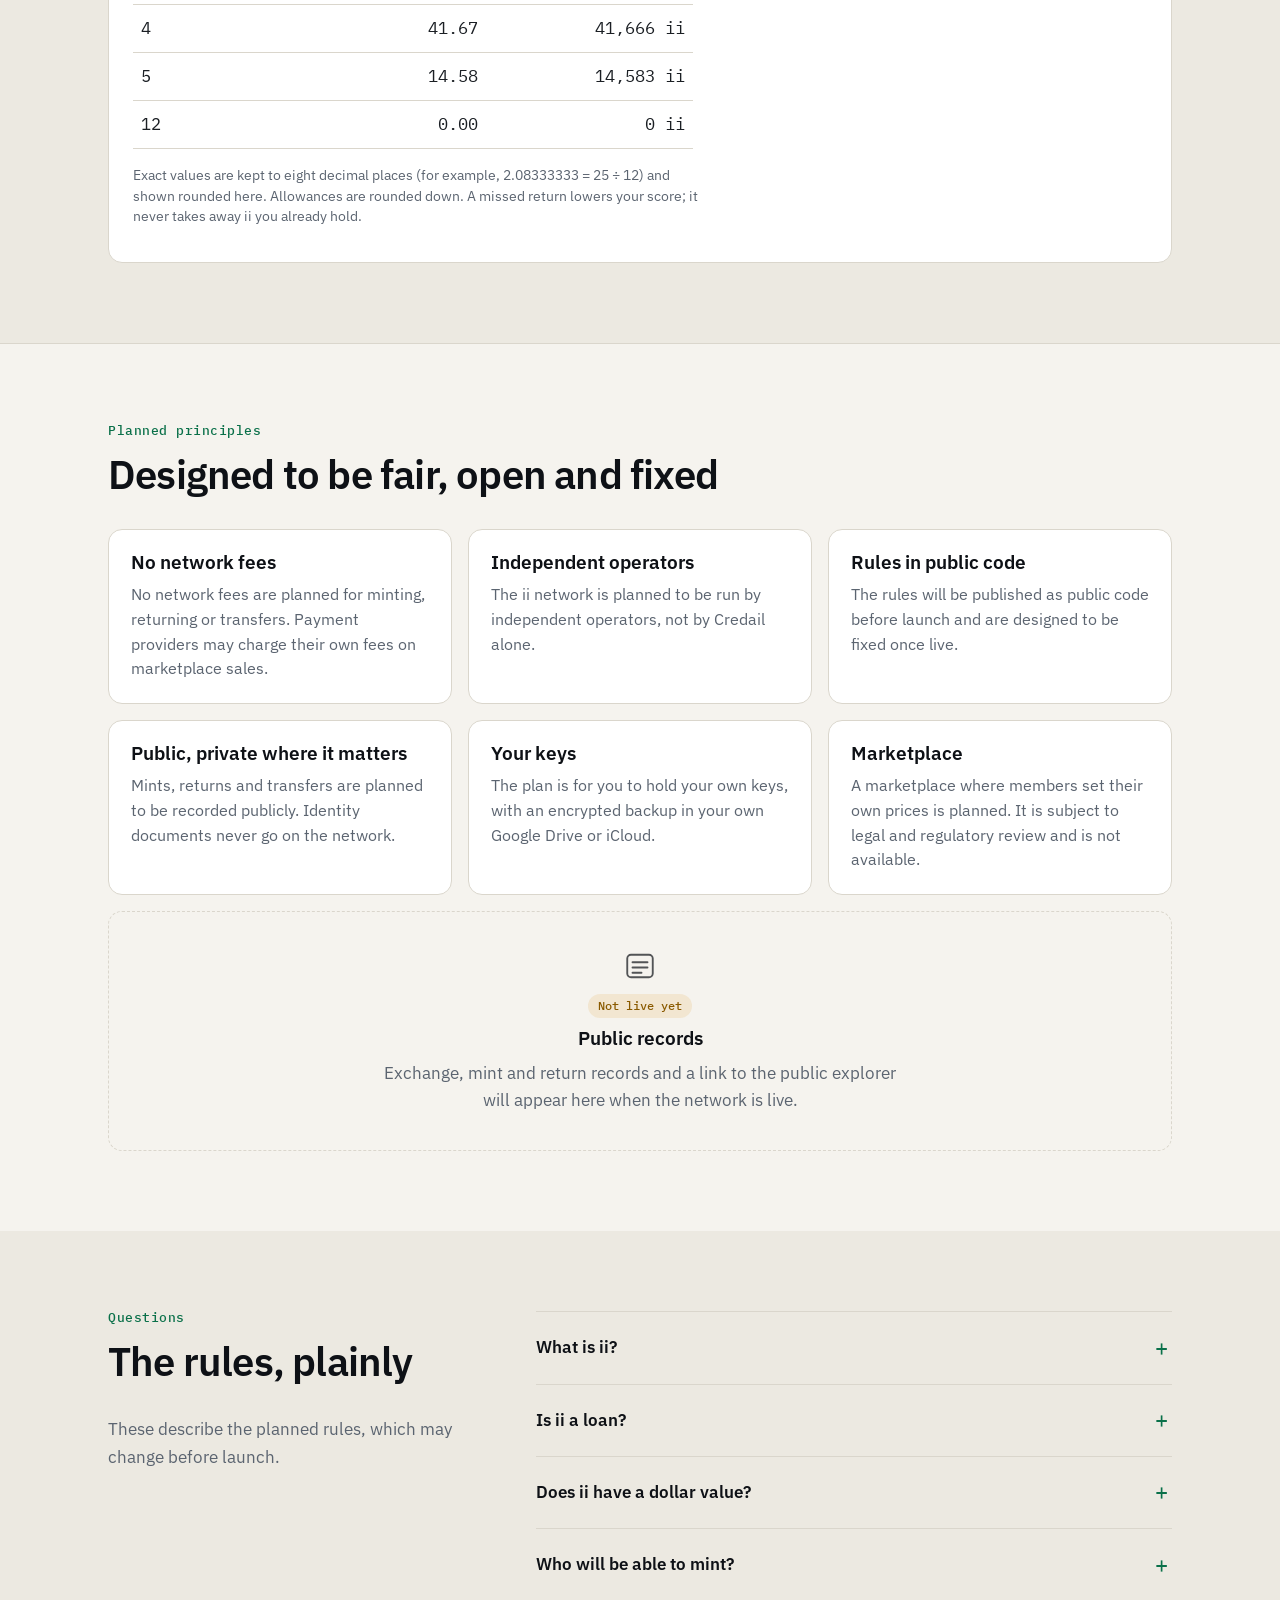
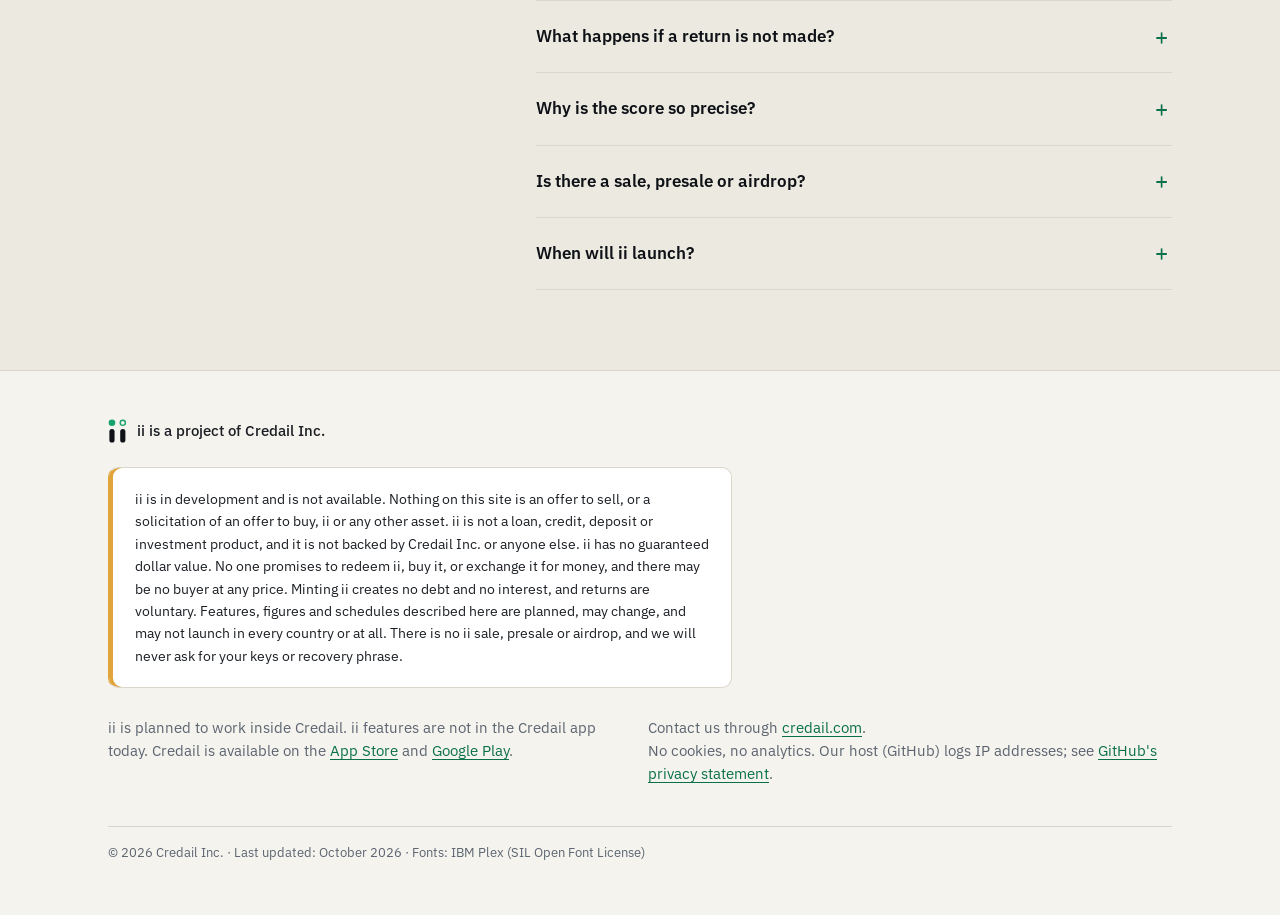
==== commit 148ed770: "Senior UI review fixes, Credail Inc. operator line, return points section, say U's Co-Authored-By: C" ====
--- a/index.html
+++ b/index.html
@@ -7,7 +7,7 @@
 <meta name="referrer" content="strict-origin-when-cross-origin">
 <meta name="robots" content="noindex,nofollow">
 <title>ii — a rules-based token planned for Credail members</title>
-<meta name="description" content="ii (say “use”) is a rules-based token in development for members of Credail. Mint within your allowance; returns are voluntary; every record is public. Not available yet.">
+<meta name="description" content="ii (say “U’s”) is a rules-based token in development for members of Credail. Mint within your allowance; returns are voluntary; every record is public. Not available yet.">
 <link rel="canonical" href="https://ii.money/">
 <meta property="og:type" content="website">
 <meta property="og:url" content="https://abdulqadir0731.github.io/ii-website/"><!-- GO-LIVE: https://ii.money/ -->
@@ -30,12 +30,13 @@
 <header class="top">
   <div class="wrap top-in">
     <a class="brand" href="#top" aria-label="ii home">
-      <svg class="brand-mark" viewBox="0 0 120 120" aria-hidden="true"><rect x="26" y="50" width="22" height="58" rx="11" class="ink"/><rect x="72" y="50" width="22" height="58" rx="11" class="ink"/><circle cx="37" cy="24" r="14" class="coin"/><circle cx="83" cy="24" r="11" class="ring"/></svg>
-      <span class="brand-say">say “use”</span>
+      <svg class="brand-mark" viewBox="21 8 79 102" aria-hidden="true"><rect x="26" y="50" width="22" height="58" rx="11" class="ink"/><rect x="72" y="50" width="22" height="58" rx="11" class="ink"/><circle cx="37" cy="24" r="14" class="coin"/><circle cx="83" cy="24" r="11" class="ring"/></svg>
+      <span class="brand-say">say “U’s”</span>
     </a>
     <nav aria-label="Sections">
       <a href="#how">How it works</a>
       <a href="#score">ii Score</a>
+      <a href="#points">Return points</a>
       <a href="#faq">Questions</a>
     </nav>
   </div>
@@ -47,9 +48,9 @@
     <div class="hero-copy">
       <p class="eyebrow"><span class="dot" aria-hidden="true"></span>In development · Not yet available</p>
       <h1 class="hero-title"><span class="sr">ii</span>
-        <svg class="hero-mark" viewBox="0 0 120 120" aria-hidden="true"><rect x="26" y="50" width="22" height="58" rx="11" class="ink"/><rect x="72" y="50" width="22" height="58" rx="11" class="ink"/><circle cx="37" cy="24" r="14" class="coin"/><circle cx="83" cy="24" r="11" class="ring"/></svg>
+        <svg class="hero-mark" viewBox="21 8 79 102" aria-hidden="true"><rect x="26" y="50" width="22" height="58" rx="11" class="ink"/><rect x="72" y="50" width="22" height="58" rx="11" class="ink"/><circle cx="37" cy="24" r="14" class="coin"/><circle cx="83" cy="24" r="11" class="ring"/></svg>
       </h1>
-      <p class="say">say “use”</p>
+      <p class="say">say “U’s”</p>
       <p class="lead">Mint ii within your allowance. Returns are voluntary, and your public record shows every one.</p>
       <p class="sublead">A rules-based token planned for members of Credail. The rules are fixed and every record is public.</p>
       <div class="ctas">
@@ -75,7 +76,7 @@
           <rect x="157" y="168" width="14" height="44" rx="7" class="core-ink"/>
           <rect x="189" y="168" width="14" height="44" rx="7" class="core-ink"/>
           <circle cx="164" cy="150" r="9" class="core-ink"/>
-          <circle cx="196" cy="150" r="9" class="core-ink"/>
+          <circle cx="196" cy="150" r="7.5" class="core-ring"/>
         </g>
       </svg>
       <figcaption>
@@ -86,7 +87,7 @@
   </div>
 </section>
 
-<section class="band" id="how" aria-labelledby="how-h">
+<section class="band alt" id="how" aria-labelledby="how-h">
   <div class="wrap">
     <p class="kicker">How it works</p>
     <h2 id="how-h">Four steps, one public record</h2>
@@ -97,14 +98,14 @@
         <p>Eligible Credail members unlock a first allowance of 25,000 ii, set by a starting ii Score of 25.</p>
       </li>
       <li>
-        <svg viewBox="0 0 48 48" aria-hidden="true"><circle cx="24" cy="24" r="15" class="i-fill"/><path d="M24 17v14M17 24h14" class="i-paper"/></svg>
+        <svg viewBox="0 0 48 48" aria-hidden="true"><circle cx="24" cy="24" r="15" class="i-line"/><path d="M24 17v14M17 24h14" class="i-acc"/></svg>
         <h3>Mint</h3>
         <p>Mint any amount within your allowance, whenever you choose. Nothing is minted automatically.</p>
       </li>
       <li>
-        <svg viewBox="0 0 48 48" aria-hidden="true"><path d="M8 34h32" class="i-line"/><circle cx="12" cy="24" r="4" class="i-fill"/><circle cx="20" cy="24" r="4" class="i-fill"/><circle cx="28" cy="24" r="4" class="i-fill"/><circle cx="36" cy="24" r="4" class="i-ring"/></svg>
+        <svg viewBox="0 0 48 48" aria-hidden="true"><path d="M6 36h36" class="i-line"/><circle cx="12" cy="24" r="5" class="i-fill"/><circle cx="24" cy="24" r="5" class="i-fill"/><circle cx="36" cy="24" r="5" class="i-ring"/></svg>
         <h3>Return</h3>
-        <p>Each mint comes with a short series of voluntary returns. The exact schedule will be published before launch.</p>
+        <p>Each mint is split into four equal, voluntary returns, due 8, 16, 24 and 32 days after you mint.</p>
       </li>
       <li>
         <svg viewBox="0 0 48 48" aria-hidden="true"><rect x="11" y="7" width="26" height="34" rx="4" class="i-line"/><path d="M17 17h14M17 24h14M17 31h8" class="i-line"/></svg>
@@ -115,7 +116,7 @@
   </div>
 </section>
 
-<section class="band alt" id="score" aria-labelledby="score-h">
+<section class="band" id="score" aria-labelledby="score-h">
   <div class="wrap two">
     <div>
       <p class="kicker">The ii Score</p>
@@ -133,7 +134,8 @@
         <title id="chart-t">ii Score over ten years with every return made on schedule: 25 at the start, 50 after year one, then rising evenly to 100 after year ten.</title>
         <g class="grid"><path d="M50 30H400M50 130H400M50 180H400M50 230H400"/></g>
         <g class="axis-l"><text x="40" y="34">100</text><text x="40" y="134">50</text><text x="40" y="184">25</text><text x="40" y="234">0</text></g>
-        <g class="axis-b"><text x="50" y="252">0</text><text x="85" y="252">1</text><text x="225" y="252">5</text><text x="400" y="252">10 yrs</text></g>
+        <g class="axis-b"><text x="85" y="252">1</text><text x="225" y="252">5</text><text x="400" y="252" class="end">10 yrs</text></g>
+        <text x="50" y="16" class="ytitle">ii Score</text>
         <path class="line" d="M50 180L85 130L120 118.89L155 107.78L190 96.67L225 85.56L260 74.44L295 63.33L330 52.22L365 41.11L400 30.0"/>
         <g class="pts"><circle cx="50" cy="180" r="4"/><circle cx="85" cy="130" r="4"/><circle cx="400" cy="30" r="5"/></g>
       </svg>
@@ -158,6 +160,54 @@
   </div>
 </section>
 
+<section class="band alt" id="points" aria-labelledby="pts-h">
+  <div class="wrap">
+    <p class="kicker">Return points</p>
+    <h2 id="pts-h">How each return moves your ii Score</h2>
+    <p class="muted intro">Your ii Score starts at 25. Each mint is split into four returns, due 8, 16, 24 and 32 days after you mint. These are the planned rules and may change before launch.</p>
+    <ol class="stages">
+      <li>
+        <span class="stage-n mono">Stage 1</span>
+        <h3>First 12 returns</h3>
+        <p class="pts"><span class="up mono">+2.08</span> for each return made on time</p>
+        <p>Make all 12 and your score reaches 50. Miss up to 4 and you keep the points you earned. Miss 5 or more, and the score instead drops by 2.08 for each missed return.</p>
+      </li>
+      <li>
+        <span class="stage-n mono">Stage 2</span>
+        <h3>Next 48 returns</h3>
+        <p class="pts"><span class="down mono">−0.52</span> for each missed return</p>
+        <p>Returns made on time keep your score where it is. Missed returns lower it.</p>
+      </li>
+      <li>
+        <span class="stage-n mono">Stage 3</span>
+        <h3>Every year after</h3>
+        <p class="pts"><span class="up mono">up to +5.56</span> each year</p>
+        <p>Your score rises each year in proportion to the returns you made on time that year, until it reaches 100.</p>
+      </li>
+      <li>
+        <span class="stage-n mono">Stage 4</span>
+        <h3>At 100</h3>
+        <p class="pts"><span class="up mono">up to 10</span> per year, last 10 years</p>
+        <p>Your score becomes a rolling ten-year record. Each year counts for up to 10 points by its share of on-time returns, and each new year replaces the oldest.</p>
+      </li>
+    </ol>
+    <div class="ex">
+      <table>
+        <caption>Example: score after the first 12 returns</caption>
+        <thead><tr><th scope="col">Returns missed</th><th scope="col" class="n">ii Score</th><th scope="col" class="n">Allowance</th></tr></thead>
+        <tbody>
+          <tr><td>0</td><td class="n mono">50.00</td><td class="n mono">50,000 ii</td></tr>
+          <tr><td>1</td><td class="n mono">47.92</td><td class="n mono">47,916 ii</td></tr>
+          <tr><td>4</td><td class="n mono">41.67</td><td class="n mono">41,666 ii</td></tr>
+          <tr><td>5</td><td class="n mono">14.58</td><td class="n mono">14,583 ii</td></tr>
+          <tr><td>12</td><td class="n mono">0.00</td><td class="n mono">0 ii</td></tr>
+        </tbody>
+      </table>
+      <p class="fine">Exact values are kept to eight decimal places (for example, 2.08333333 = 25 ÷ 12) and shown rounded here. Allowances are rounded down. A missed return lowers your score; it never takes away ii you already hold.</p>
+    </div>
+  </div>
+</section>
+
 <section class="band" id="principles" aria-labelledby="pr-h">
   <div class="wrap">
     <p class="kicker">Planned principles</p>
@@ -170,27 +220,24 @@
       <article><h3>Your keys</h3><p>The plan is for you to hold your own keys, with an encrypted backup in your own Google Drive or iCloud.</p></article>
       <article><h3>Marketplace</h3><p>A marketplace where members set their own prices is planned. It is subject to legal and regulatory review and is not available.</p></article>
     </div>
-  </div>
-</section>
-
-<section class="band alt" id="records" aria-labelledby="rec-h">
-  <div class="wrap">
-    <div class="records">
+    <div class="records" id="records" aria-labelledby="rec-h">
       <svg viewBox="0 0 48 48" aria-hidden="true"><rect x="7" y="9" width="34" height="30" rx="5" class="i-line"/><path d="M14 19h20M14 26h20M14 33h12" class="i-line"/></svg>
-      <div>
-        <h2 id="rec-h">Public records</h2>
-        <p>Exchange, mint and return records and a link to the public explorer will appear here when the network is live.</p>
-      </div>
-    </div>
-  </div>
-</section>
-
-<section class="band" id="faq" aria-labelledby="faq-h">
-  <div class="wrap narrow">
+      <span class="pill">Not live yet</span>
+      <h3 id="rec-h">Public records</h3>
+      <p>Exchange, mint and return records and a link to the public explorer will appear here when the network is live.</p>
+    </div>
+  </div>
+</section>
+
+<section class="band alt" id="faq" aria-labelledby="faq-h">
+  <div class="wrap faq">
+    <div class="faq-head">
     <p class="kicker">Questions</p>
     <h2 id="faq-h">The rules, plainly</h2>
     <p class="muted">These describe the planned rules, which may change before launch.</p>
-    <details><summary>What is ii?</summary><p>ii (say “use”) is a rules-based token in development for members of Credail. Members will be able to mint ii within an allowance set by their ii Score, make voluntary returns, and build a public record.</p></details>
+    </div>
+    <div class="faq-list">
+    <details><summary>What is ii?</summary><p>ii (say “U’s”) is a rules-based token in development for members of Credail. Members will be able to mint ii within an allowance set by their ii Score, make voluntary returns, and build a public record.</p></details>
     <details><summary>Is ii a loan?</summary><p>No. Minting ii creates no debt and no obligation to repay, and there is no interest. Returns are voluntary; they affect your ii Score and your future allowance.</p></details>
     <details><summary>Does ii have a dollar value?</summary><p>ii has no guaranteed dollar value. No one promises to redeem ii, buy it, or exchange it for money, and there may be no buyer at any price.</p></details>
     <details><summary>Who will be able to mint?</summary><p>Eligible Credail members who pass the planned checks, including a verified phone number and device checks.</p></details>
@@ -198,18 +245,23 @@
     <details><summary>Why is the score so precise?</summary><p>Scores are designed to be calculated exactly and kept to eight decimal places, so anyone can check every result once the rules are public. They are shown rounded.</p></details>
     <details><summary>Is there a sale, presale or airdrop?</summary><p>No. There is no ii sale, presale or airdrop, and we will never ask for your keys or recovery phrase.</p></details>
     <details><summary>When will ii launch?</summary><p>There is no launch date yet. This page will be updated.</p></details>
+    </div>
   </div>
 </section>
 </main>
 
 <footer class="foot">
   <div class="wrap">
-    <p class="disclaimer">ii is in development and is not available. Nothing on this site is an offer to sell, or a solicitation of an offer to buy, ii or any other asset. ii is not a loan, credit, deposit or investment product, and it is not backed by Credail or anyone else. ii has no guaranteed dollar value. No one promises to redeem ii, buy it, or exchange it for money, and there may be no buyer at any price. Minting ii creates no debt and no interest, and returns are voluntary. Features, figures and schedules described here are planned, may change, and may not launch in every country or at all. There is no ii sale, presale or airdrop, and we will never ask for your keys or recovery phrase.</p>
+    <div class="foot-brand">
+      <svg class="brand-mark" viewBox="21 8 79 102" aria-hidden="true"><rect x="26" y="50" width="22" height="58" rx="11" class="ink"/><rect x="72" y="50" width="22" height="58" rx="11" class="ink"/><circle cx="37" cy="24" r="14" class="coin"/><circle cx="83" cy="24" r="11" class="ring"/></svg>
+      <span>ii is a project of Credail Inc.</span>
+    </div>
+    <p class="disclaimer">ii is in development and is not available. Nothing on this site is an offer to sell, or a solicitation of an offer to buy, ii or any other asset. ii is not a loan, credit, deposit or investment product, and it is not backed by Credail Inc. or anyone else. ii has no guaranteed dollar value. No one promises to redeem ii, buy it, or exchange it for money, and there may be no buyer at any price. Minting ii creates no debt and no interest, and returns are voluntary. Features, figures and schedules described here are planned, may change, and may not launch in every country or at all. There is no ii sale, presale or airdrop, and we will never ask for your keys or recovery phrase.</p>
     <div class="foot-grid">
       <p>ii is planned to work inside Credail. ii features are not in the Credail app today. Credail is available on the <a href="https://apps.apple.com/us/app/credail/id6777994889" rel="noopener noreferrer">App Store</a> and <a href="https://play.google.com/store/apps/details?id=com.credail.app" rel="noopener noreferrer">Google Play</a>.</p>
-      <p>Operator details will be published before launch.<br>No cookies, no analytics. Our host (GitHub) logs IP addresses; see <a href="https://docs.github.com/site-policy/privacy-policies/github-general-privacy-statement" rel="noopener noreferrer">GitHub's privacy statement</a>.</p>
-    </div>
-    <p class="meta">Last updated: October 2026 · Fonts: IBM Plex (SIL Open Font License)</p>
+      <p>Contact us through <a href="https://credail.com" rel="noopener noreferrer">credail.com</a>.<br>No cookies, no analytics. Our host (GitHub) logs IP addresses; see <a href="https://docs.github.com/site-policy/privacy-policies/github-general-privacy-statement" rel="noopener noreferrer">GitHub's privacy statement</a>.</p>
+    </div>
+    <p class="meta">© 2026 Credail Inc. · Last updated: October 2026 · Fonts: IBM Plex (SIL Open Font License)</p>
   </div>
 </footer>
 </body>
--- a/assets/css/site.css
+++ b/assets/css/site.css
@@ -171,3 +171,118 @@
 .foot-grid { display: grid; gap: 16px; }
 @media (min-width: 820px) { .foot-grid { grid-template-columns: 1fr 1fr; } }
 .meta { margin-top: 20px; font-size: 13px; }
+
+/* ── UI review (Oct 6, 2026) ─────────────────────────────────────────────── */
+/* 1 rhythm + alternating bands */
+.hero { padding: 48px 0 64px; }
+@media (min-width: 900px) { .hero { padding: 72px 0 80px; } }
+.band { padding: 80px 0; }
+@media (max-width: 719px) { .band { padding: 56px 0; } }
+.band + .band:not(.alt), .hero + .band:not(.alt) { border-top: 1px solid var(--line); }
+/* 2 focus keeps pill shape; calmer hovers */
+a:focus-visible, button:focus-visible, summary:focus-visible, input:focus-visible { border-radius: 0; }
+a:not(.btn):focus-visible, summary:focus-visible { border-radius: 6px; }
+.btn, .pause { transition: background-color .15s, color .15s, border-color .15s; }
+.btn:hover { background: color-mix(in srgb, var(--ink) 8%, transparent); transform: none; }
+.btn.primary:hover { background: color-mix(in srgb, var(--ink) 86%, var(--green)); }
+@media (prefers-reduced-motion: reduce) { .btn, .pause { transition: none; } }
+/* 3 wordmark flush left */
+.hero-mark { width: clamp(76px, 10vw, 104px); margin-left: 0; }
+.say { margin: 14px 0 28px; }
+.brand-mark { width: 26px; height: 34px; }
+/* 4 logo ring inside the big coin */
+.core-ring { fill: none; stroke: var(--bg); stroke-width: 4; }
+/* 5 lighter ring, smaller on mobile, centred caption */
+.track, .progress { stroke-width: 7; }
+.hero-art { width: min(100%, 300px); }
+@media (min-width: 900px) { .hero-art { width: min(100%, 420px); } }
+.hero-art figcaption { justify-content: center; text-align: center; }
+.pause { min-height: 44px; }
+/* 6 chart */
+.chart .end { text-anchor: end; }
+.chart .ytitle { text-anchor: start; font-weight: 500; fill: var(--text); }
+.chart .grid path { stroke-dasharray: 2 4; }
+.chart { padding: 20px 20px 16px; }
+/* 7 sliders: styled track with fill (--p set by site.js) */
+input[type=range] { -webkit-appearance: none; appearance: none; background: transparent; height: 44px; cursor: pointer; --p: 25%; }
+input[type=range]::-webkit-slider-runnable-track { height: 6px; border-radius: 3px; background: linear-gradient(to right, var(--green) var(--p), var(--line) var(--p)); }
+input[type=range]::-moz-range-track { height: 6px; border-radius: 3px; background: var(--line); }
+input[type=range]::-moz-range-progress { height: 6px; border-radius: 3px; background: var(--green); }
+input[type=range]::-webkit-slider-thumb { -webkit-appearance: none; width: 22px; height: 22px; margin-top: -8px; border-radius: 50%; background: var(--surface); border: 3px solid var(--green); box-shadow: 0 1px 3px rgba(0,0,0,.2); }
+input[type=range]::-moz-range-thumb { width: 16px; height: 16px; border-radius: 50%; background: var(--surface); border: 3px solid var(--green); }
+input[type=range]:focus-visible { outline-offset: 0; }
+/* 8 result tiles: "Available to mint" is the answer */
+.calc { padding: 28px; }
+.calc-grid { gap: 4px 40px; }
+.calc label { align-items: baseline; }
+.calc-res > div { padding: 16px 18px; border-radius: 12px; }
+.calc-res > div:last-child { background: color-mix(in srgb, var(--green) 10%, var(--surface)); box-shadow: inset 0 0 0 1px color-mix(in srgb, var(--green) 30%, transparent); }
+.calc-res > div:last-child .big { color: var(--green-text); }
+.big { display: block; margin-top: 4px; font-size: clamp(24px, 3vw, 30px); letter-spacing: -0.01em; }
+/* 9 public records as a quiet empty state */
+.records { margin-top: 16px; flex-direction: column; align-items: center; text-align: center; gap: 10px; padding: 36px 24px; background: transparent; border: 1.5px dashed var(--line); }
+.records svg { width: 36px; height: 36px; opacity: .7; }
+.records h3 { font-size: 19px; }
+.records p { max-width: 52ch; }
+.pill { font: 500 12px/1 "Plex Mono", monospace; color: var(--amber-text); background: color-mix(in srgb, var(--amber) 16%, transparent); padding: 6px 10px; border-radius: 999px; }
+/* 10 FAQ on the page's left edge */
+.faq { display: grid; gap: 8px 64px; }
+@media (min-width: 900px) { .faq { grid-template-columns: 4fr 7fr; } .faq-head { position: sticky; top: 88px; align-self: start; } }
+summary { padding: 18px 40px 18px 0; transition: color .15s; }
+summary:hover { color: var(--green-text); }
+summary::after { top: 50%; transform: translateY(-50%); right: 4px; font-size: 22px; }
+.faq-list details:first-child { border-top: 1px solid var(--line); }
+details p { max-width: 62ch; padding-bottom: 8px; }
+/* 11 one icon language: ink outline + one green accent */
+.i-acc { fill: none; stroke: var(--green); stroke-width: 2.5; stroke-linecap: round; }
+.steps svg { width: 40px; height: 40px; margin-bottom: 18px; }
+.steps li { padding: 24px; }
+.steps li::before { top: 24px; right: 24px; }
+/* 12 dark mode: visible bands, lifted cards, green primary */
+@media (prefers-color-scheme: dark) {
+  :root { --band: #141920; --surface: #1A1F27; --line: #2C333D; }
+  .eyebrow, .pill { background: color-mix(in srgb, var(--amber) 14%, transparent); }
+  .btn.primary { background: var(--green); color: #0E1116; border-color: var(--green); }
+  .btn.primary:hover { background: color-mix(in srgb, var(--green) 88%, #ffffff); }
+}
+/* 13 footer: brand row, readable disclaimer, clean accent */
+.foot-brand { display: flex; align-items: center; gap: 10px; margin-bottom: 24px; color: var(--text); font-weight: 500; }
+.foot-brand .brand-mark { width: 19px; height: 24px; }
+.disclaimer { max-width: 78ch; border-left-width: 1px; box-shadow: inset 4px 0 0 var(--amber); padding: 20px 22px 20px 26px; font-size: 14px; line-height: 1.6; }
+.foot-grid p { max-width: 60ch; }
+.meta { border-top: 1px solid var(--line); padding-top: 16px; margin-top: 28px; }
+/* 15 header + rhythm (kickers stay sentence case so "ii" never becomes "II") */
+.top-in { height: 64px; }
+nav { gap: 4px; }
+nav a { padding: 12px; border-radius: 8px; min-height: 44px; display: inline-flex; align-items: center; }
+nav a:hover { background: color-mix(in srgb, var(--ink) 6%, transparent); color: var(--ink); }
+.brand-say { font: 400 13px/1 "Plex Mono", monospace; }
+h2 { letter-spacing: -0.02em; margin-bottom: 32px; }
+.lead { max-width: 26ch; letter-spacing: -0.01em; }
+.cards article, .steps li { transition: border-color .15s; }
+.cards article:hover, .steps li:hover { border-color: color-mix(in srgb, var(--green) 40%, var(--line)); }
+#how, #score, #principles, #faq { scroll-margin-top: 72px; }
+.facts li { align-items: start; }
+
+/* Return points (Oct 6, 2026) */
+#points { scroll-margin-top: 72px; }
+.intro { max-width: 68ch; margin: -12px 0 32px; }
+.stages { list-style: none; padding: 0; margin: 0; display: grid; gap: 16px; grid-template-columns: 1fr; }
+@media (min-width: 720px) { .stages { grid-template-columns: 1fr 1fr; } }
+@media (min-width: 1040px) { .stages { grid-template-columns: repeat(4, 1fr); } }
+.stages li { background: var(--surface); border: 1px solid var(--line); border-radius: 14px; padding: 24px; }
+.stage-n { font-size: 12px; color: var(--muted); }
+.stages h3 { margin: 8px 0 12px; }
+.pts { margin: 0 0 12px; font-weight: 500; color: var(--text); }
+.pts span { display: inline-block; font-size: 20px; margin-right: 6px; }
+.up { color: var(--green-text); }
+.down { color: var(--red-text); }
+.stages p:last-child { margin: 0; color: var(--muted); }
+.ex { margin-top: 24px; background: var(--surface); border: 1px solid var(--line); border-radius: 14px; padding: 24px; }
+.ex table { width: 100%; max-width: 560px; border-collapse: collapse; }
+.ex caption { text-align: left; font-weight: 600; margin-bottom: 12px; color: var(--text); }
+.ex th, .ex td { padding: 10px 8px; border-bottom: 1px solid var(--line); text-align: left; }
+.ex th { font-weight: 500; color: var(--muted); font-size: 14px; }
+.ex .n { text-align: right; }
+.ex .fine { margin-top: 16px; max-width: 72ch; }
+@media (max-width: 560px) { nav a[href="#points"] { display: none; } }
